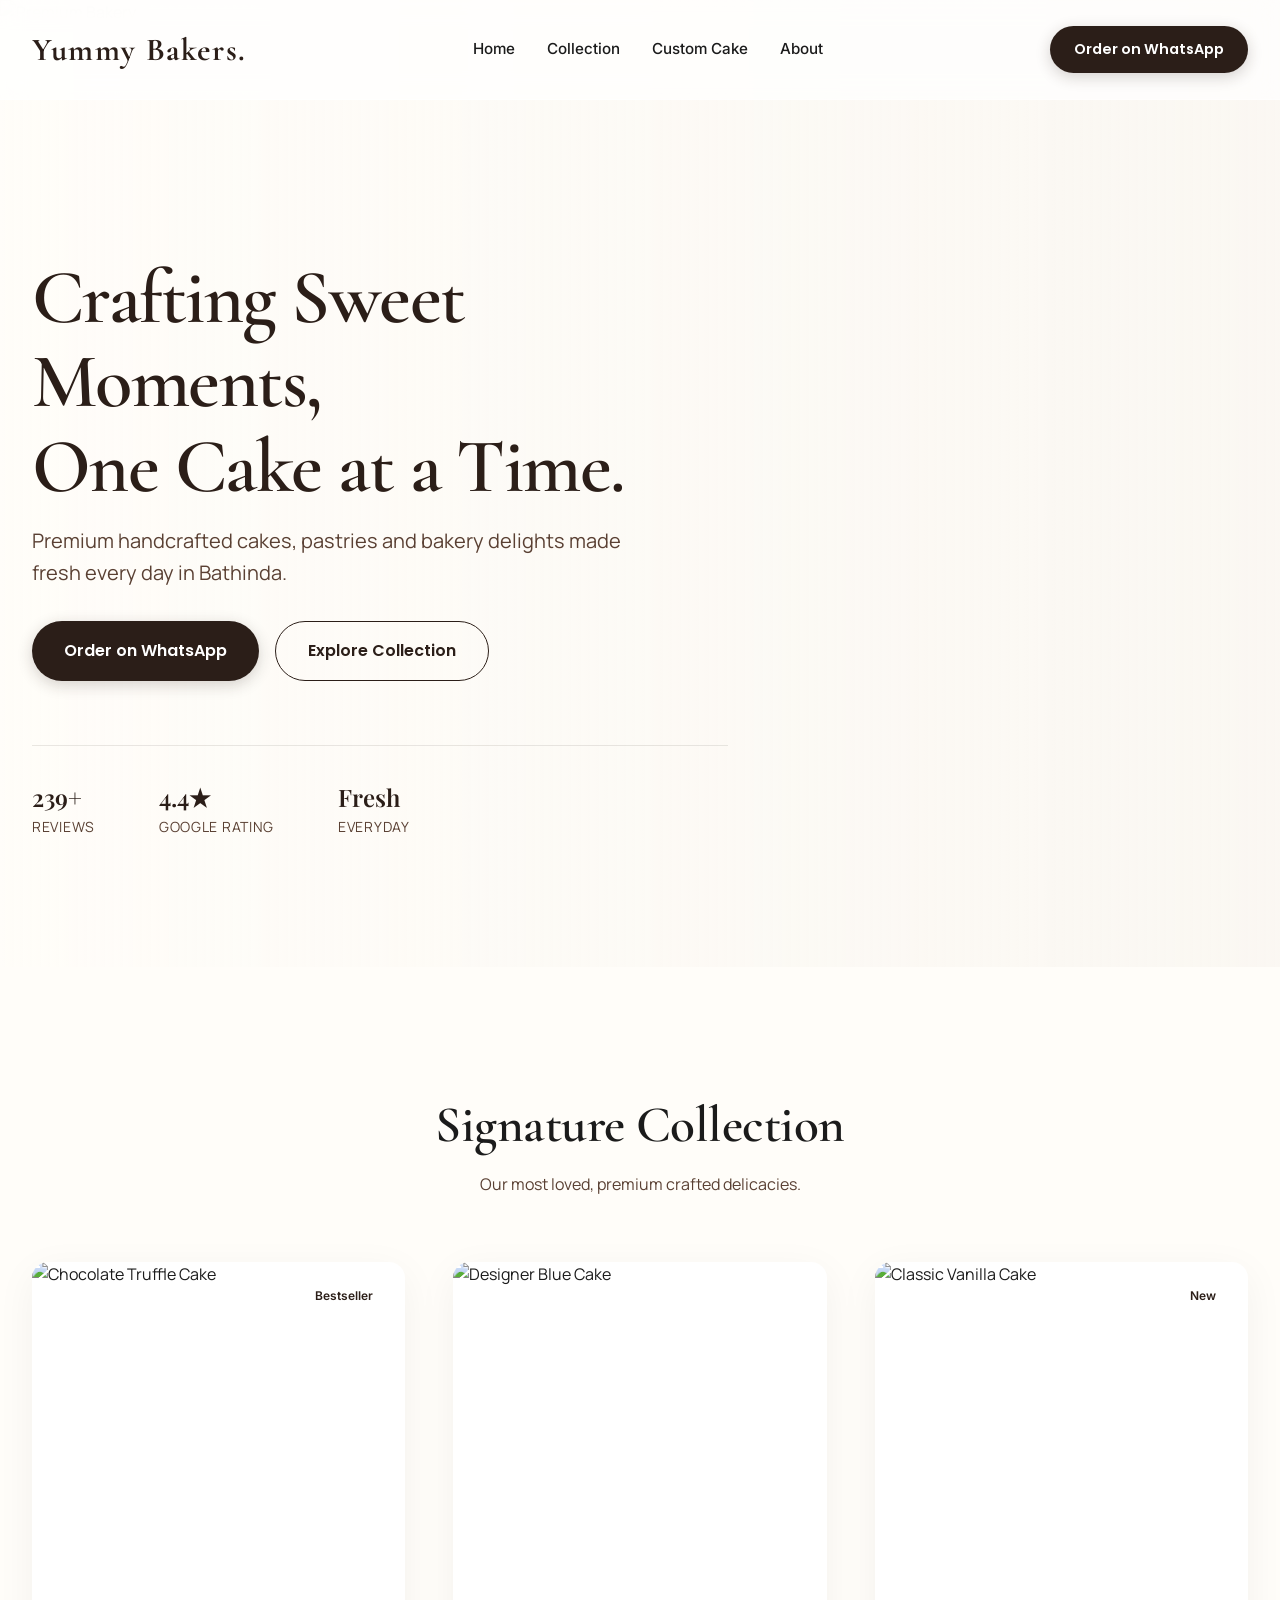
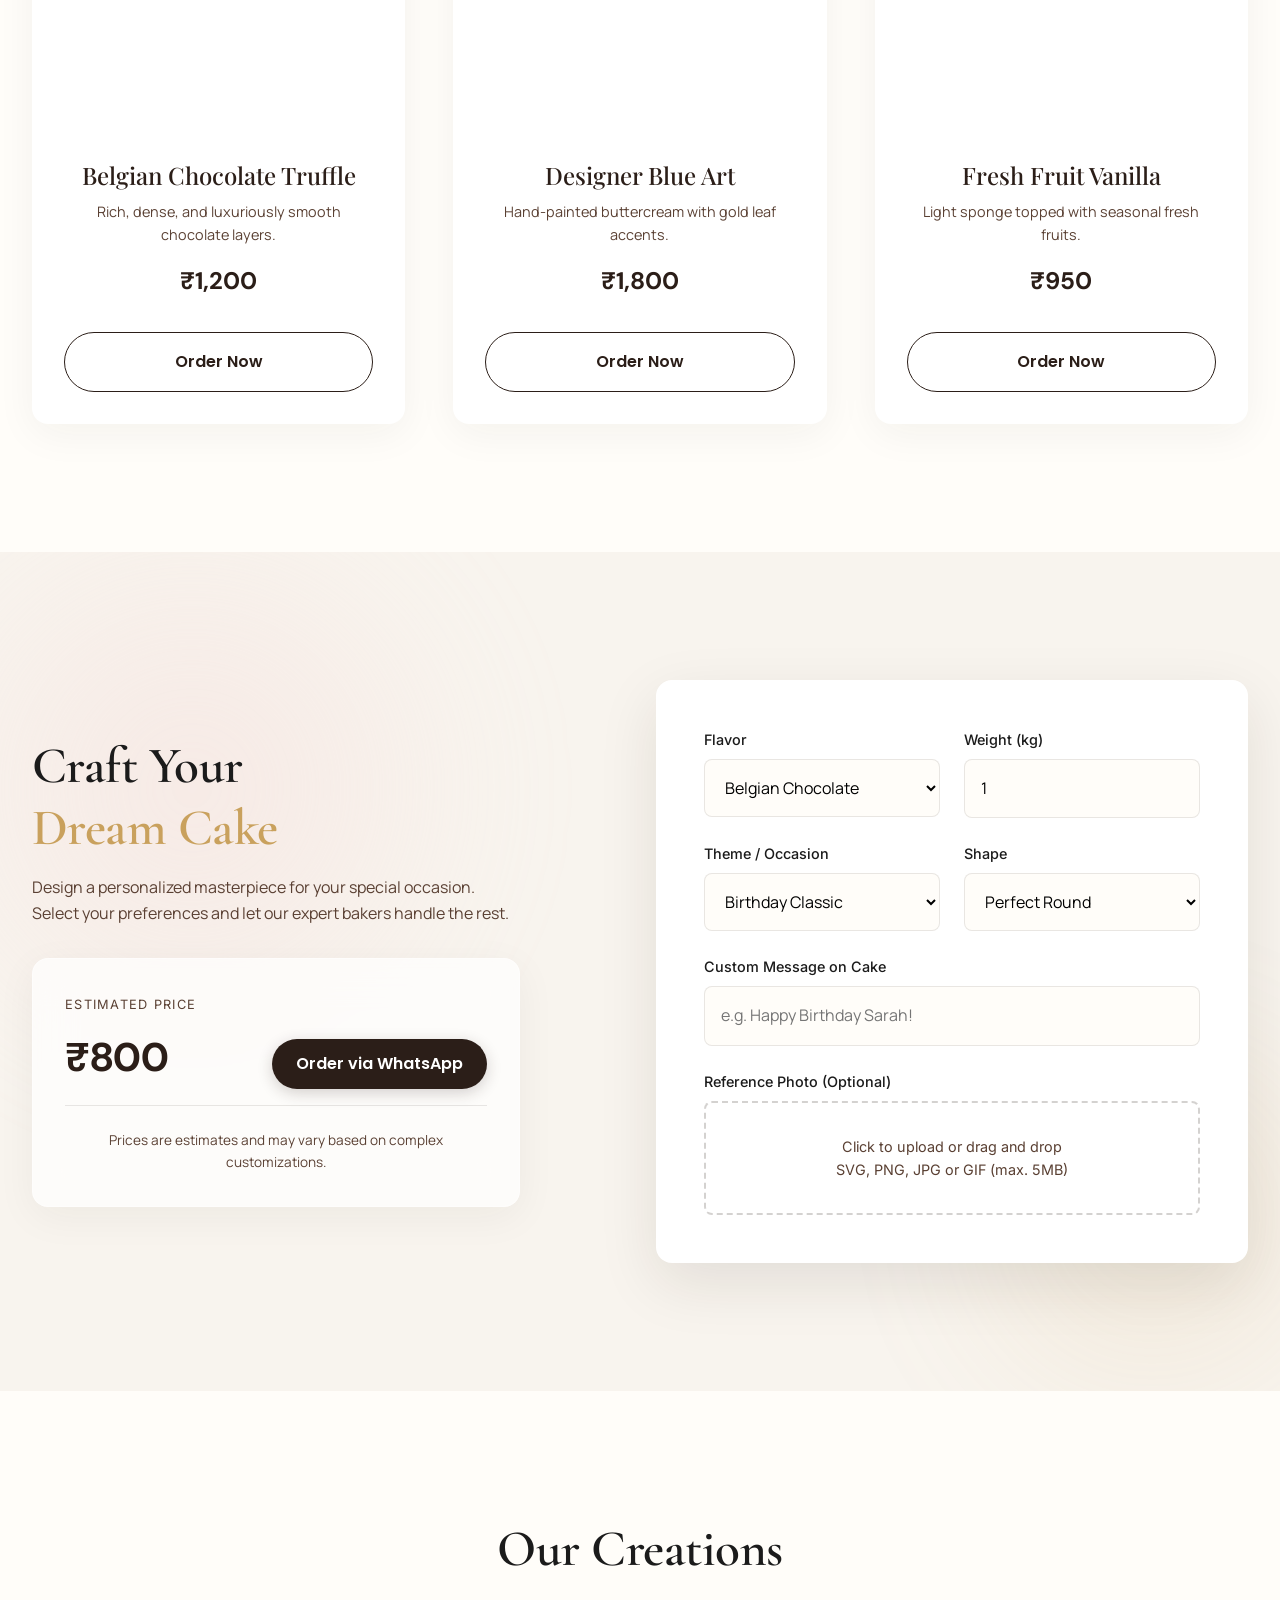
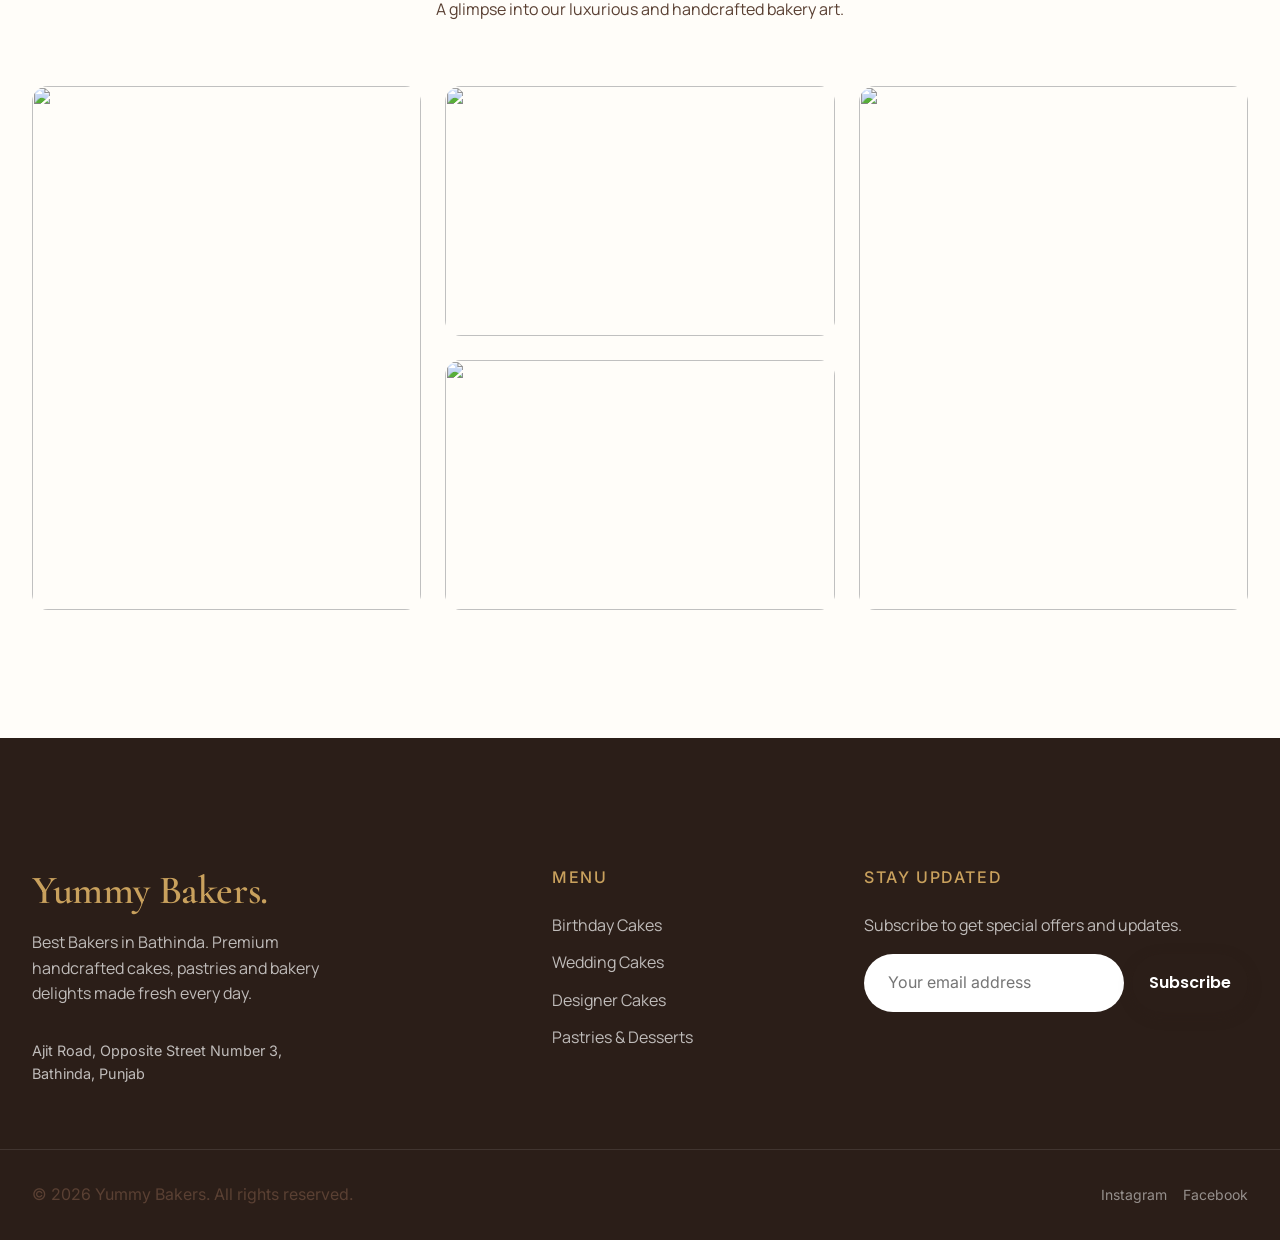
==== index.html @ 680ceffd "Add files via upload" ====
<!DOCTYPE html>
<html lang="en">
<head>
  <meta charset="UTF-8">
  <meta name="viewport" content="width=device-width, initial-scale=1.0">
  <title>Yummy Bakers | Premium Custom Cakes in Bathinda</title>
  <meta name="description" content="Best Bakers in Bathinda. Premium handcrafted cakes, pastries and bakery delights made fresh every day. Order birthday and wedding cakes.">
  
  <!-- Fonts -->
  <link rel="preconnect" href="https://fonts.googleapis.com">
  <link rel="preconnect" href="https://fonts.gstatic.com" crossorigin>
  <link href="https://fonts.googleapis.com/css2?family=Cormorant+Garamond:wght@400;500;600;700&family=DM+Sans:wght@400;500;700&family=Inter:wght@400;500&family=Manrope:wght@300;400;500&family=Playfair+Display:wght@400;500;600&family=Poppins:wght@500;600&display=swap" rel="stylesheet">
  
  <!-- CSS -->
  <link rel="stylesheet" href="css/style.css">
</head>
<body>

  <!-- Loading Screen -->
  <div class="loader-wrapper">
    <div class="loader-text">Yummy Bakers</div>
  </div>

  <!-- Navigation -->
  <nav class="navbar">
    <div class="container nav-container">
      <a href="index.html" class="nav-logo">Yummy Bakers.</a>
      <div class="nav-links">
        <a href="#home">Home</a>
        <a href="#featured">Collection</a>
        <a href="#builder">Custom Cake</a>
        <a href="#about">About</a>
      </div>
      <a href="https://wa.me/1234567890" target="_blank" class="btn btn-primary magnetic" style="padding: 0.75rem 1.5rem; font-size: 0.9rem;">
        Order on WhatsApp
      </a>
    </div>
  </nav>

  <!-- Hero Section -->
  <section id="home" class="hero">
    <!-- Placeholder for luxury bakery image. In production, use high res WebP -->
    <img src="https://images.unsplash.com/photo-1557308536-ee471ef2c3d9?q=80&w=2000&auto=format&fit=crop" alt="Premium Bakery" class="hero-bg parallax-bg" data-speed="0.3">
    <div class="hero-overlay"></div>
    
    <div class="container grid">
      <div class="hero-content reveal">
        <h1 class="hero-title">Crafting Sweet Moments,<br>One Cake at a Time.</h1>
        <p class="hero-subtitle p">Premium handcrafted cakes, pastries and bakery delights made fresh every day in Bathinda.</p>
        
        <div class="hero-buttons">
          <a href="https://wa.me/1234567890" class="btn btn-primary magnetic">Order on WhatsApp</a>
          <a href="#featured" class="btn btn-secondary magnetic">Explore Collection</a>
        </div>
        
        <div class="hero-stats reveal delay-200">
          <div class="stat-item">
            <span class="stat-value">239+</span>
            <span class="stat-label">Reviews</span>
          </div>
          <div class="stat-item">
            <span class="stat-value text-gold">4.4★</span>
            <span class="stat-label">Google Rating</span>
          </div>
          <div class="stat-item">
            <span class="stat-value">Fresh</span>
            <span class="stat-label">Everyday</span>
          </div>
        </div>
      </div>
    </div>
  </section>

  <!-- Featured Collection -->
  <section id="featured" style="background-color: var(--bg-color);">
    <div class="container">
      <div class="flex flex-col items-center justify-center reveal" style="text-align: center; margin-bottom: var(--space-lg);">
        <h2 class="h2">Signature Collection</h2>
        <p class="p" style="margin-top: 1rem;">Our most loved, premium crafted delicacies.</p>
      </div>
      
      <div class="grid" style="grid-template-columns: repeat(auto-fit, minmax(300px, 1fr)); gap: 3rem;">
        <!-- Card 1 -->
        <div class="product-card reveal delay-100">
          <div class="badge">Bestseller</div>
          <div class="product-img-wrapper">
            <img src="https://images.unsplash.com/photo-1578985545062-69928b1d9587?q=80&w=1000&auto=format&fit=crop" alt="Chocolate Truffle Cake" class="product-img">
          </div>
          <div class="product-info">
            <h3 class="product-name">Belgian Chocolate Truffle</h3>
            <p class="product-desc">Rich, dense, and luxuriously smooth chocolate layers.</p>
            <div class="product-price price">₹1,200</div>
            <a href="#" class="btn btn-secondary" style="width: 100%;">Order Now</a>
          </div>
        </div>
        
        <!-- Card 2 -->
        <div class="product-card reveal delay-200">
          <div class="product-img-wrapper">
            <img src="https://images.unsplash.com/photo-1535141192574-5d4897c12636?q=80&w=1000&auto=format&fit=crop" alt="Designer Blue Cake" class="product-img">
          </div>
          <div class="product-info">
            <h3 class="product-name">Designer Blue Art</h3>
            <p class="product-desc">Hand-painted buttercream with gold leaf accents.</p>
            <div class="product-price price">₹1,800</div>
            <a href="#" class="btn btn-secondary" style="width: 100%;">Order Now</a>
          </div>
        </div>
        
        <!-- Card 3 -->
        <div class="product-card reveal delay-300">
          <div class="badge">New</div>
          <div class="product-img-wrapper">
            <img src="https://images.unsplash.com/photo-1621303837174-89787a7d4729?q=80&w=1000&auto=format&fit=crop" alt="Classic Vanilla Cake" class="product-img">
          </div>
          <div class="product-info">
            <h3 class="product-name">Fresh Fruit Vanilla</h3>
            <p class="product-desc">Light sponge topped with seasonal fresh fruits.</p>
            <div class="product-price price">₹950</div>
            <a href="#" class="btn btn-secondary" style="width: 100%;">Order Now</a>
          </div>
        </div>
      </div>
    </div>
  </section>

  <!-- Custom Cake Builder -->
  <section id="builder" class="builder-section" style="background-color: var(--cream); position: relative; overflow: hidden;">
    <!-- Abstract Shapes for luxury feel -->
    <div style="position: absolute; top: -10%; left: -10%; width: 50vw; height: 50vw; background: radial-gradient(circle, var(--soft-pink) 0%, transparent 70%); opacity: 0.4; z-index: 0; border-radius: 50%; filter: blur(60px);"></div>
    <div style="position: absolute; bottom: -10%; right: -10%; width: 40vw; height: 40vw; background: radial-gradient(circle, var(--premium-gold) 0%, transparent 70%); opacity: 0.15; z-index: 0; border-radius: 50%; filter: blur(60px);"></div>
    
    <div class="container grid" style="position: relative; z-index: 1; align-items: center;">
      <div style="grid-column: 1 / 6;" class="reveal">
        <h2 class="h2">Craft Your<br><span class="text-gold">Dream Cake</span></h2>
        <p class="p" style="margin-top: 1rem; margin-bottom: 2rem;">Design a personalized masterpiece for your special occasion. Select your preferences and let our expert bakers handle the rest.</p>
        
        <div style="background: var(--glass-bg); padding: 2rem; border-radius: var(--border-radius-lg); backdrop-filter: blur(20px); border: 1px solid var(--glass-border); box-shadow: var(--shadow-soft);">
          <div style="display: flex; justify-content: space-between; align-items: flex-end; margin-bottom: 1.5rem; border-bottom: 1px solid rgba(43,30,24,0.1); padding-bottom: 1rem;">
            <div>
              <span style="font-family: var(--font-nav); text-transform: uppercase; letter-spacing: 0.1em; font-size: 0.8rem; color: var(--warm-brown);">Estimated Price</span>
              <div id="live-price" class="price" style="font-size: 2.5rem; margin-top: 0.5rem;">₹800</div>
            </div>
            <a href="https://wa.me/1234567890" class="btn btn-primary magnetic" style="padding: 0.75rem 1.5rem;">Order via WhatsApp</a>
          </div>
          <p style="font-size: 0.85rem; color: var(--warm-brown); text-align: center;">Prices are estimates and may vary based on complex customizations.</p>
        </div>
      </div>
      
      <div style="grid-column: 7 / 13;" class="reveal delay-200">
        <form class="builder-form" style="background: var(--white); padding: 3rem; border-radius: var(--border-radius-lg); box-shadow: var(--shadow-hover);">
          <div class="grid" style="gap: 1.5rem;">
            <div style="grid-column: span 6;">
              <label for="cake-flavor" style="display: block; font-family: var(--font-nav); font-weight: 500; margin-bottom: 0.5rem; font-size: 0.9rem;">Flavor</label>
              <select id="cake-flavor" style="width: 100%; padding: 1rem; border: 1px solid rgba(43,30,24,0.1); border-radius: var(--border-radius-md); font-family: var(--font-body); background: var(--bg-color); outline: none; transition: var(--transition-fast);">
                <option value="chocolate">Belgian Chocolate</option>
                <option value="vanilla">Madagascar Vanilla</option>
                <option value="redvelvet">Classic Red Velvet</option>
                <option value="butterscotch">Caramel Butterscotch</option>
              </select>
            </div>
            
            <div style="grid-column: span 6;">
              <label for="cake-weight" style="display: block; font-family: var(--font-nav); font-weight: 500; margin-bottom: 0.5rem; font-size: 0.9rem;">Weight (kg)</label>
              <input type="number" id="cake-weight" value="1" min="0.5" step="0.5" style="width: 100%; padding: 1rem; border: 1px solid rgba(43,30,24,0.1); border-radius: var(--border-radius-md); font-family: var(--font-body); background: var(--bg-color); outline: none; transition: var(--transition-fast);">
            </div>
            
            <div style="grid-column: span 6;">
              <label for="cake-theme" style="display: block; font-family: var(--font-nav); font-weight: 500; margin-bottom: 0.5rem; font-size: 0.9rem;">Theme / Occasion</label>
              <select id="cake-theme" style="width: 100%; padding: 1rem; border: 1px solid rgba(43,30,24,0.1); border-radius: var(--border-radius-md); font-family: var(--font-body); background: var(--bg-color); outline: none;">
                <option value="birthday">Birthday Classic</option>
                <option value="designer">Designer Premium</option>
                <option value="wedding">Wedding Tiered</option>
                <option value="anniversary">Romantic Anniversary</option>
              </select>
            </div>
            
            <div style="grid-column: span 6;">
              <label for="cake-shape" style="display: block; font-family: var(--font-nav); font-weight: 500; margin-bottom: 0.5rem; font-size: 0.9rem;">Shape</label>
              <select id="cake-shape" style="width: 100%; padding: 1rem; border: 1px solid rgba(43,30,24,0.1); border-radius: var(--border-radius-md); font-family: var(--font-body); background: var(--bg-color); outline: none;">
                <option value="round">Perfect Round</option>
                <option value="square">Modern Square</option>
                <option value="heart">Heart Shape</option>
              </select>
            </div>

            <div style="grid-column: span 12;">
              <label for="cake-message" style="display: block; font-family: var(--font-nav); font-weight: 500; margin-bottom: 0.5rem; font-size: 0.9rem;">Custom Message on Cake</label>
              <input type="text" id="cake-message" placeholder="e.g. Happy Birthday Sarah!" style="width: 100%; padding: 1rem; border: 1px solid rgba(43,30,24,0.1); border-radius: var(--border-radius-md); font-family: var(--font-body); background: var(--bg-color); outline: none;">
            </div>
            
            <div style="grid-column: span 12;">
              <label style="display: block; font-family: var(--font-nav); font-weight: 500; margin-bottom: 0.5rem; font-size: 0.9rem;">Reference Photo (Optional)</label>
              <div style="border: 2px dashed rgba(43,30,24,0.2); padding: 2rem; text-align: center; border-radius: var(--border-radius-md); cursor: pointer; transition: var(--transition-fast);" onmouseover="this.style.borderColor='var(--premium-gold)'" onmouseout="this.style.borderColor='rgba(43,30,24,0.2)'">
                <p style="font-family: var(--font-nav); color: var(--warm-brown); font-size: 0.9rem;">Click to upload or drag and drop<br>SVG, PNG, JPG or GIF (max. 5MB)</p>
              </div>
            </div>
          </div>
        </form>
      </div>
    </div>
  </section>

  <!-- Photo Gallery -->
  <section id="gallery" style="background-color: var(--bg-color);">
    <div class="container">
      <div class="flex flex-col items-center justify-center reveal" style="text-align: center; margin-bottom: var(--space-lg);">
        <h2 class="h2">Our Creations</h2>
        <p class="p" style="margin-top: 1rem;">A glimpse into our luxurious and handcrafted bakery art.</p>
      </div>
      
      <!-- Masonry Grid -->
      <div style="display: grid; grid-template-columns: repeat(3, 1fr); gap: 1.5rem; grid-auto-rows: 250px;">
        <div class="reveal delay-100" style="grid-row: span 2; border-radius: var(--border-radius-lg); overflow: hidden; position: relative;">
          <img src="https://images.unsplash.com/photo-1558961363-fa8fdf82db35?q=80&w=800&auto=format&fit=crop" style="width:100%; height:100%; object-fit:cover; transition: transform 0.8s ease;" onmouseover="this.style.transform='scale(1.05)'" onmouseout="this.style.transform='scale(1)'">
        </div>
        <div class="reveal delay-200" style="border-radius: var(--border-radius-lg); overflow: hidden; position: relative;">
          <img src="https://images.unsplash.com/photo-1464349095431-e9a21285b5f3?q=80&w=800&auto=format&fit=crop" style="width:100%; height:100%; object-fit:cover; transition: transform 0.8s ease;" onmouseover="this.style.transform='scale(1.05)'" onmouseout="this.style.transform='scale(1)'">
        </div>
        <div class="reveal delay-300" style="grid-row: span 2; border-radius: var(--border-radius-lg); overflow: hidden; position: relative;">
          <img src="https://images.unsplash.com/photo-1535241749838-299277b6305f?q=80&w=800&auto=format&fit=crop" style="width:100%; height:100%; object-fit:cover; transition: transform 0.8s ease;" onmouseover="this.style.transform='scale(1.05)'" onmouseout="this.style.transform='scale(1)'">
        </div>
        <div class="reveal delay-200" style="border-radius: var(--border-radius-lg); overflow: hidden; position: relative;">
          <img src="https://images.unsplash.com/photo-1602351447937-745cb720612f?q=80&w=800&auto=format&fit=crop" style="width:100%; height:100%; object-fit:cover; transition: transform 0.8s ease;" onmouseover="this.style.transform='scale(1.05)'" onmouseout="this.style.transform='scale(1)'">
        </div>
      </div>
    </div>
  </section>

  <!-- Footer -->
  <footer style="background-color: var(--dark-chocolate); color: var(--white); padding: var(--space-xl) 0 2rem 0;">
    <div class="container grid" style="border-bottom: 1px solid rgba(255,255,255,0.1); padding-bottom: var(--space-lg); margin-bottom: var(--space-md);">
      
      <div style="grid-column: 1 / 5;">
        <h2 style="font-family: var(--font-heading); font-size: 2.5rem; margin-bottom: 1rem; color: var(--premium-gold);">Yummy Bakers.</h2>
        <p style="color: rgba(255,255,255,0.7); max-width: 30ch; margin-bottom: 2rem;">Best Bakers in Bathinda. Premium handcrafted cakes, pastries and bakery delights made fresh every day.</p>
        <p style="color: rgba(255,255,255,0.7); font-family: var(--font-nav); font-size: 0.9rem;">
          Ajit Road, Opposite Street Number 3,<br>
          Bathinda, Punjab
        </p>
      </div>

      <div style="grid-column: 6 / 8;">
        <h4 style="font-family: var(--font-nav); font-size: 1rem; margin-bottom: 1.5rem; text-transform: uppercase; letter-spacing: 0.1em; color: var(--premium-gold);">Menu</h4>
        <ul style="display: flex; flex-direction: column; gap: 0.75rem; color: rgba(255,255,255,0.7);">
          <li><a href="#" style="transition: color 0.3s;" onmouseover="this.style.color='var(--white)'" onmouseout="this.style.color='rgba(255,255,255,0.7)'">Birthday Cakes</a></li>
          <li><a href="#" style="transition: color 0.3s;" onmouseover="this.style.color='var(--white)'" onmouseout="this.style.color='rgba(255,255,255,0.7)'">Wedding Cakes</a></li>
          <li><a href="#" style="transition: color 0.3s;" onmouseover="this.style.color='var(--white)'" onmouseout="this.style.color='rgba(255,255,255,0.7)'">Designer Cakes</a></li>
          <li><a href="#" style="transition: color 0.3s;" onmouseover="this.style.color='var(--white)'" onmouseout="this.style.color='rgba(255,255,255,0.7)'">Pastries & Desserts</a></li>
        </ul>
      </div>

      <div style="grid-column: 9 / 13;">
        <h4 style="font-family: var(--font-nav); font-size: 1rem; margin-bottom: 1.5rem; text-transform: uppercase; letter-spacing: 0.1em; color: var(--premium-gold);">Stay Updated</h4>
        <p style="color: rgba(255,255,255,0.7); margin-bottom: 1rem;">Subscribe to get special offers and updates.</p>
        <form style="display: flex; gap: 0.5rem;">
          <input type="email" placeholder="Your email address" style="padding: 1rem 1.5rem; width: 100%; border-radius: var(--border-radius-full); border: none; outline: none; font-family: var(--font-nav);">
          <button type="submit" class="btn btn-primary" style="padding: 1rem 2rem;">Subscribe</button>
        </form>
      </div>

    </div>
    
    <div class="container" style="display: flex; justify-content: space-between; align-items: center; color: rgba(255,255,255,0.5); font-size: 0.875rem; font-family: var(--font-nav);">
      <p>&copy; 2026 Yummy Bakers. All rights reserved.</p>
      <div style="display: flex; gap: 1rem;">
        <a href="#" style="transition: color 0.3s;" onmouseover="this.style.color='var(--white)'" onmouseout="this.style.color='rgba(255,255,255,0.5)'">Instagram</a>
        <a href="#" style="transition: color 0.3s;" onmouseover="this.style.color='var(--white)'" onmouseout="this.style.color='rgba(255,255,255,0.5)'">Facebook</a>
      </div>
    </div>
  </footer>

  <!-- JS Scripts -->
  <script src="js/app.js"></script>
</body>
</html>
---- css/style.css ----
@import url('variables.css');
@import url('reset.css');
@import url('typography.css');
@import url('layout.css');
@import url('components.css');
@import url('animations.css');

/* Main global styles if any that don't fit above */
.hero {
  min-height: 100vh;
  display: flex;
  align-items: center;
  position: relative;
  overflow: hidden;
  background-color: var(--cream);
}

.hero-bg {
  position: absolute;
  top: 0;
  left: 0;
  width: 100%;
  height: 100%;
  object-fit: cover;
  z-index: 1;
  opacity: 0.8;
}

.hero-overlay {
  position: absolute;
  top: 0;
  left: 0;
  width: 100%;
  height: 100%;
  background: linear-gradient(to right, rgba(255, 253, 249, 0.95) 0%, rgba(255, 253, 249, 0.4) 100%);
  z-index: 2;
}

.hero-content {
  position: relative;
  z-index: 3;
  grid-column: 1 / 8;
  padding-top: var(--space-xl);
}

.hero-title {
  margin-bottom: var(--space-sm);
  color: var(--dark-chocolate);
}

.hero-subtitle {
  margin-bottom: var(--space-md);
  font-size: 1.25rem;
  max-width: 50ch;
}

.hero-buttons {
  display: flex;
  gap: var(--space-sm);
  margin-bottom: var(--space-lg);
}

.hero-stats {
  display: flex;
  gap: var(--space-lg);
  border-top: 1px solid rgba(43, 30, 24, 0.1);
  padding-top: var(--space-md);
}

.stat-item {
  display: flex;
  flex-direction: column;
}

.stat-value {
  font-family: var(--font-subheading);
  font-size: 1.5rem;
  font-weight: 600;
  color: var(--dark-chocolate);
}

.stat-label {
  font-size: 0.875rem;
  color: var(--warm-brown);
  text-transform: uppercase;
  letter-spacing: 0.05em;
}
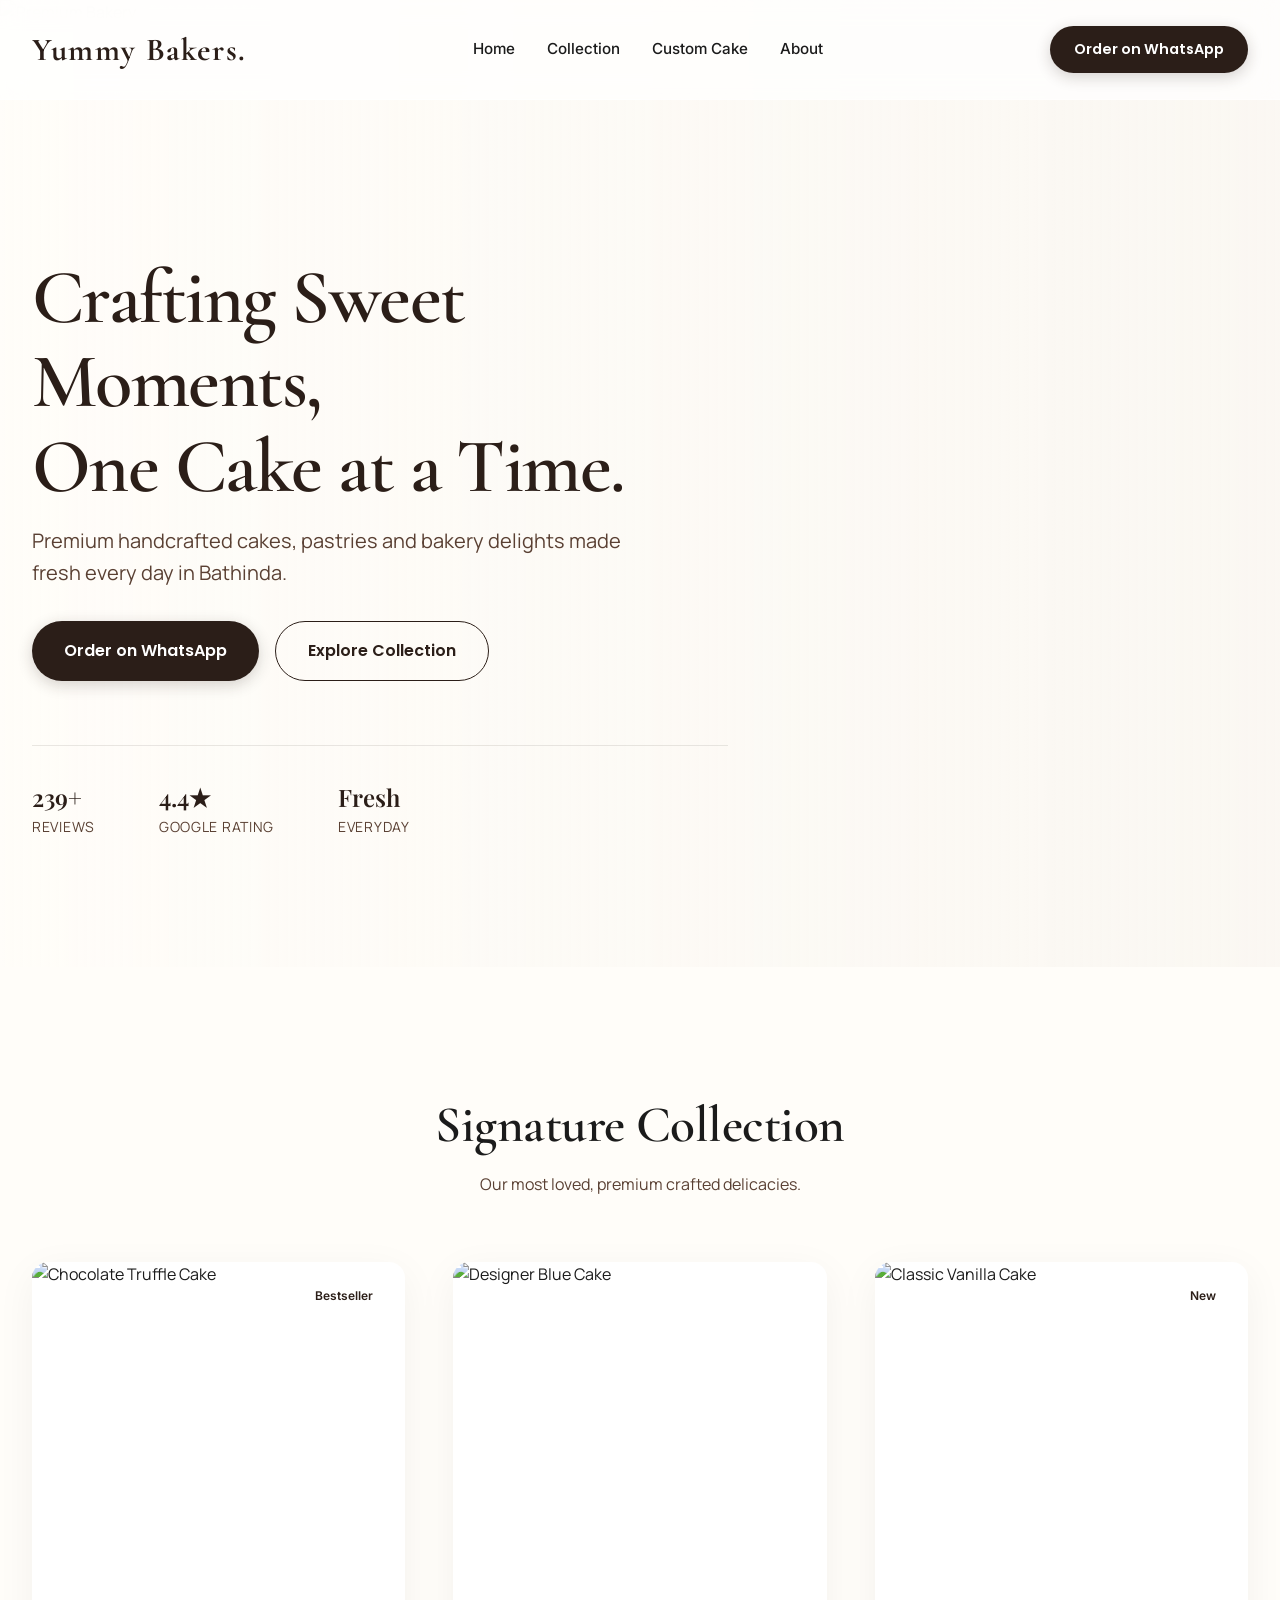
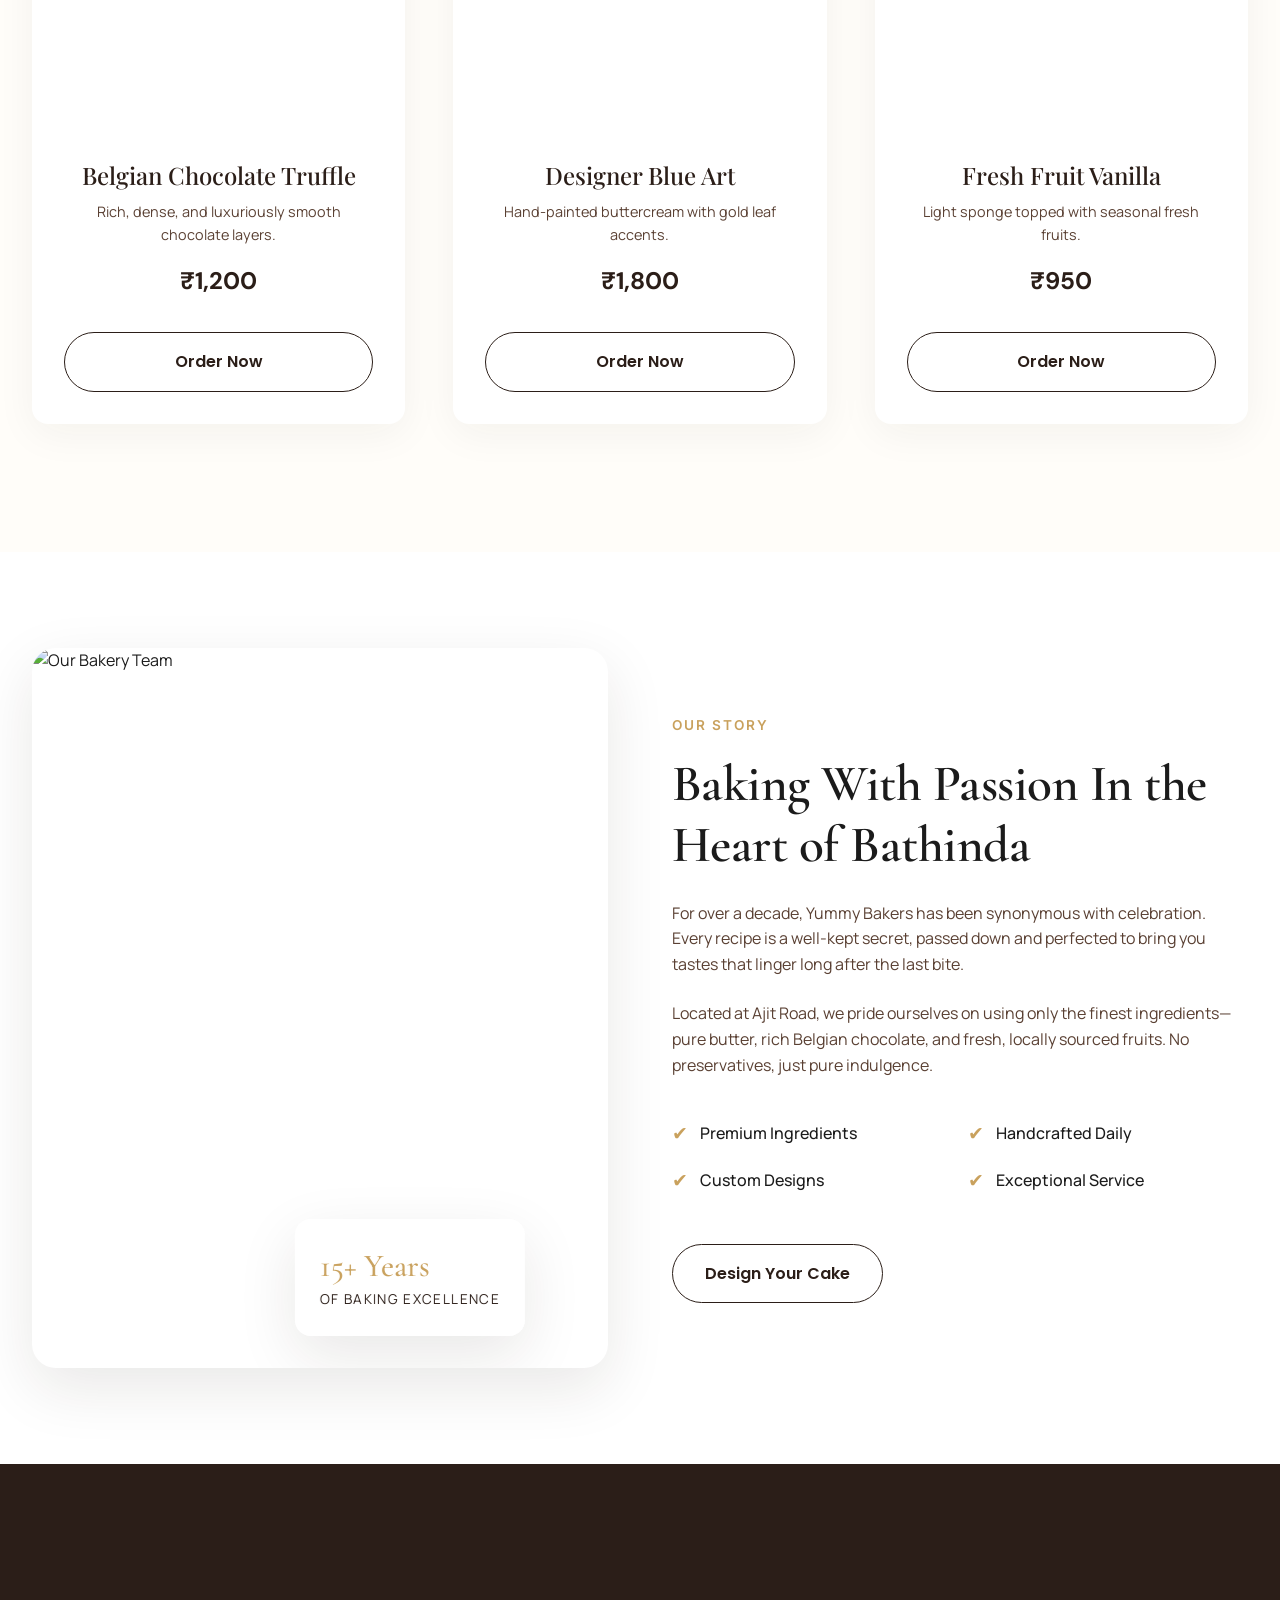
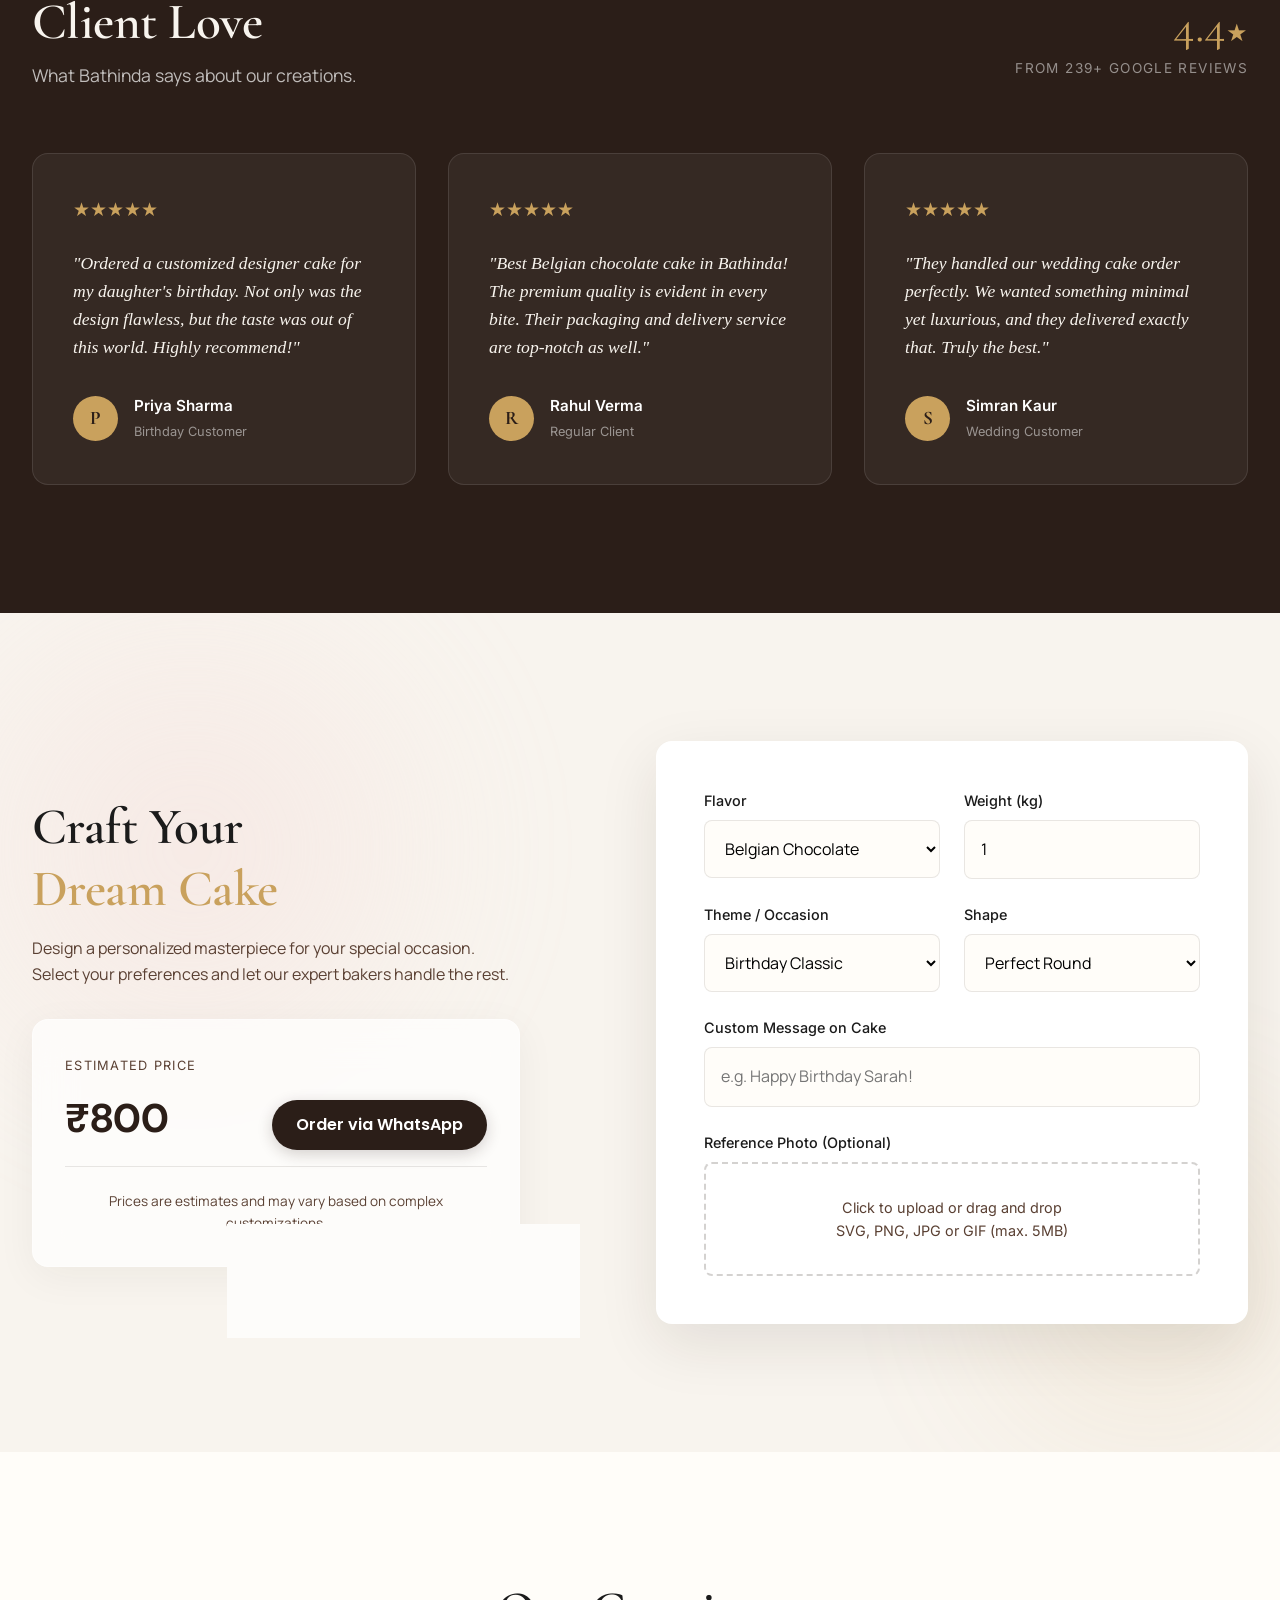
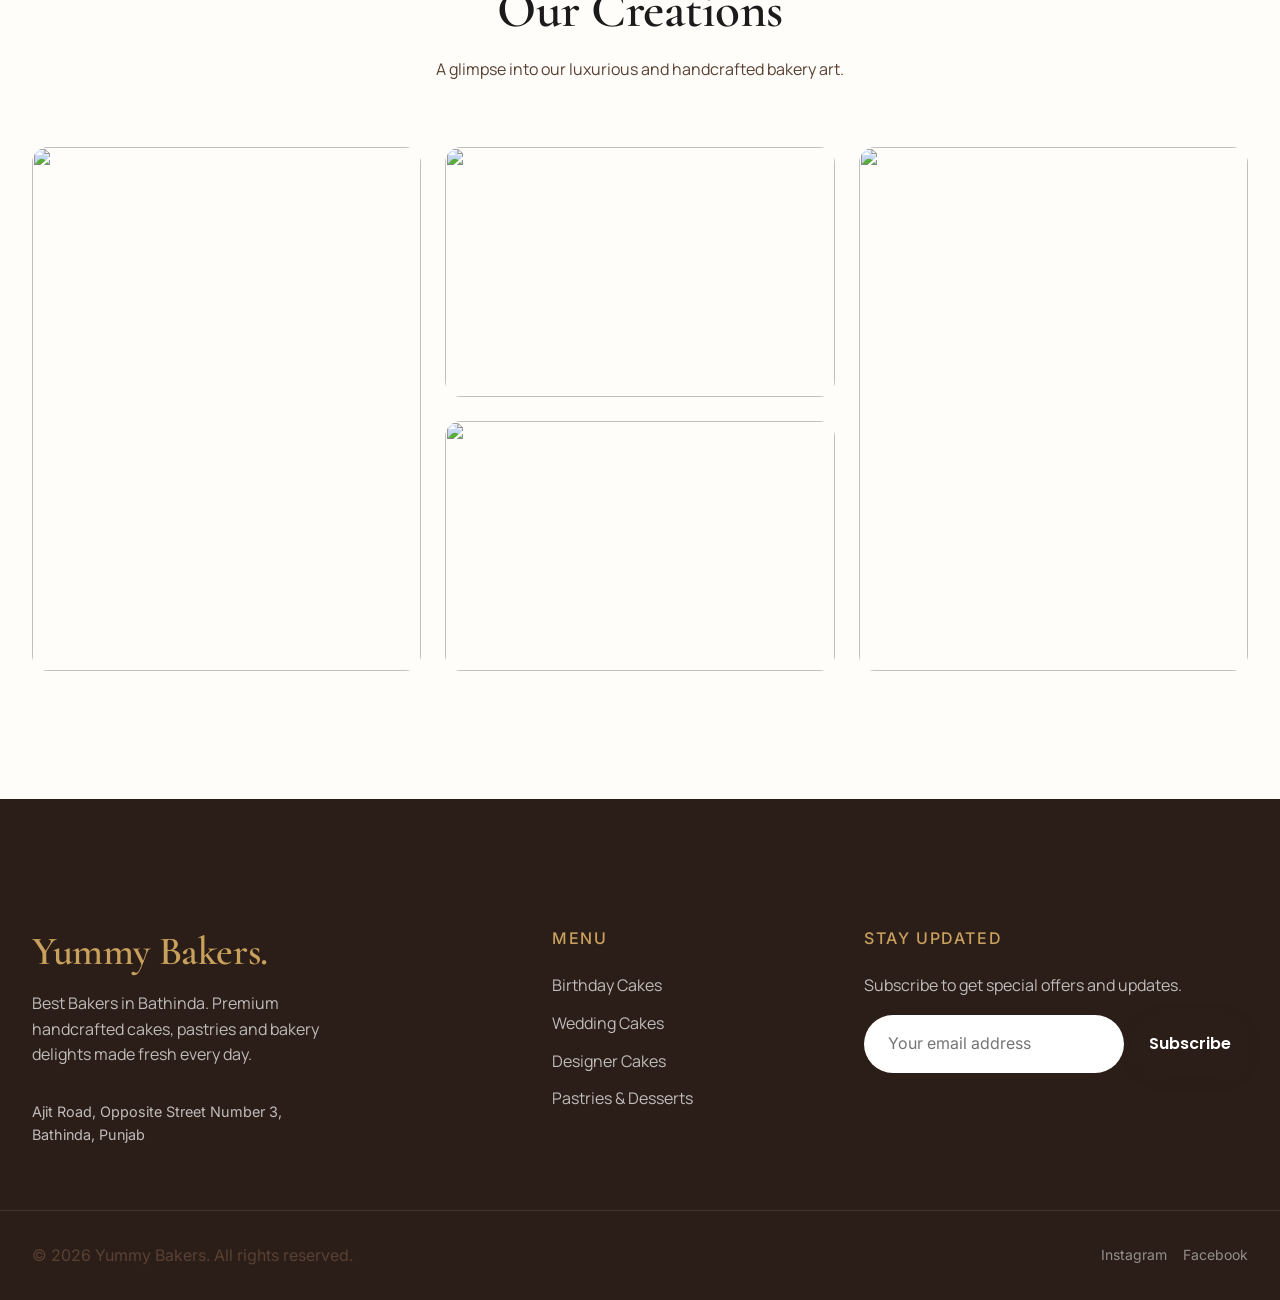
==== commit ba97d29b: "Add files via upload" ====
--- a/index.html
+++ b/index.html
@@ -81,7 +81,7 @@
       
       <div class="grid" style="grid-template-columns: repeat(auto-fit, minmax(300px, 1fr)); gap: 3rem;">
         <!-- Card 1 -->
-        <div class="product-card reveal delay-100">
+        <div class="product-card reveal delay-100 glow-on-hover">
           <div class="badge">Bestseller</div>
           <div class="product-img-wrapper">
             <img src="https://images.unsplash.com/photo-1578985545062-69928b1d9587?q=80&w=1000&auto=format&fit=crop" alt="Chocolate Truffle Cake" class="product-img">
@@ -95,7 +95,7 @@
         </div>
         
         <!-- Card 2 -->
-        <div class="product-card reveal delay-200">
+        <div class="product-card reveal delay-200 glow-on-hover">
           <div class="product-img-wrapper">
             <img src="https://images.unsplash.com/photo-1535141192574-5d4897c12636?q=80&w=1000&auto=format&fit=crop" alt="Designer Blue Cake" class="product-img">
           </div>
@@ -108,7 +108,7 @@
         </div>
         
         <!-- Card 3 -->
-        <div class="product-card reveal delay-300">
+        <div class="product-card reveal delay-300 glow-on-hover">
           <div class="badge">New</div>
           <div class="product-img-wrapper">
             <img src="https://images.unsplash.com/photo-1621303837174-89787a7d4729?q=80&w=1000&auto=format&fit=crop" alt="Classic Vanilla Cake" class="product-img">
@@ -118,6 +118,103 @@
             <p class="product-desc">Light sponge topped with seasonal fresh fruits.</p>
             <div class="product-price price">₹950</div>
             <a href="#" class="btn btn-secondary" style="width: 100%;">Order Now</a>
+          </div>
+        </div>
+      </div>
+    </div>
+  </section>
+
+  <!-- About Brand Section -->
+  <section id="about" style="background-color: var(--white); position: relative; overflow: hidden; padding: 6rem 0;">
+    <div class="container grid" style="align-items: center; gap: 4rem;">
+      <div style="grid-column: 1 / 7;" class="reveal">
+        <div style="position: relative; border-radius: 24px; overflow: hidden; aspect-ratio: 4/5; box-shadow: var(--shadow-hover);">
+          <img src="https://images.unsplash.com/photo-1556217477-d325251ece38?q=80&w=1000&auto=format&fit=crop" alt="Our Bakery Team" class="parallax-bg" data-speed="0.1" style="width: 100%; height: 110%; object-fit: cover;">
+          <!-- Floating badge -->
+          <div style="position: absolute; bottom: 2rem; right: -2rem; background: var(--glass-bg); backdrop-filter: blur(15px); padding: 1.5rem; border-radius: var(--border-radius-lg); box-shadow: var(--shadow-hover); border: 1px solid var(--glass-border); transform: translateX(-50%);">
+            <h4 style="font-family: var(--font-heading); font-size: 2rem; color: var(--premium-gold); margin-bottom: 0;">15+ Years</h4>
+            <p style="font-size: 0.85rem; color: var(--dark-chocolate); text-transform: uppercase; letter-spacing: 0.1em; margin: 0;">Of Baking Excellence</p>
+          </div>
+        </div>
+      </div>
+      
+      <div style="grid-column: 7 / 13;" class="reveal delay-200">
+        <span style="font-family: var(--font-nav); color: var(--premium-gold); text-transform: uppercase; letter-spacing: 0.15em; font-size: 0.85rem; font-weight: 600;">Our Story</span>
+        <h2 class="h2" style="margin-top: 1rem; margin-bottom: 1.5rem;">Baking With Passion In the Heart of Bathinda</h2>
+        <p class="p" style="margin-bottom: 1.5rem;">For over a decade, Yummy Bakers has been synonymous with celebration. Every recipe is a well-kept secret, passed down and perfected to bring you tastes that linger long after the last bite.</p>
+        <p class="p" style="margin-bottom: 2.5rem;">Located at Ajit Road, we pride ourselves on using only the finest ingredients—pure butter, rich Belgian chocolate, and fresh, locally sourced fruits. No preservatives, just pure indulgence.</p>
+        
+        <ul style="display: grid; grid-template-columns: 1fr 1fr; gap: 1rem; margin-bottom: 3rem;">
+          <li style="display: flex; align-items: center; gap: 0.75rem; font-weight: 500;">
+            <span style="color: var(--premium-gold); font-size: 1.2rem;">✔</span> Premium Ingredients
+          </li>
+          <li style="display: flex; align-items: center; gap: 0.75rem; font-weight: 500;">
+            <span style="color: var(--premium-gold); font-size: 1.2rem;">✔</span> Handcrafted Daily
+          </li>
+          <li style="display: flex; align-items: center; gap: 0.75rem; font-weight: 500;">
+            <span style="color: var(--premium-gold); font-size: 1.2rem;">✔</span> Custom Designs
+          </li>
+          <li style="display: flex; align-items: center; gap: 0.75rem; font-weight: 500;">
+            <span style="color: var(--premium-gold); font-size: 1.2rem;">✔</span> Exceptional Service
+          </li>
+        </ul>
+        
+        <a href="#builder" class="btn btn-secondary magnetic">Design Your Cake</a>
+      </div>
+    </div>
+  </section>
+
+  <!-- Customer Reviews -->
+  <section id="reviews" style="background-color: var(--dark-chocolate); color: var(--white); padding: 8rem 0;">
+    <div class="container">
+      <div class="flex justify-between items-center reveal" style="margin-bottom: 4rem;">
+        <div>
+          <h2 class="h2" style="color: var(--cream);">Client Love</h2>
+          <p style="color: rgba(255,255,255,0.7); font-size: 1.1rem; margin-top: 0.5rem;">What Bathinda says about our creations.</p>
+        </div>
+        <div style="text-align: right;">
+          <div style="font-size: 3rem; font-family: var(--font-heading); color: var(--premium-gold); line-height: 1;">4.4<span style="font-size: 1.5rem;">★</span></div>
+          <p style="font-family: var(--font-nav); font-size: 0.85rem; color: rgba(255,255,255,0.5); text-transform: uppercase; letter-spacing: 0.1em; margin-top: 0.5rem;">From 239+ Google Reviews</p>
+        </div>
+      </div>
+      
+      <div class="grid" style="grid-template-columns: repeat(3, 1fr); gap: 2rem;">
+        <!-- Review 1 -->
+        <div class="reveal delay-100" style="background: rgba(255,255,255,0.05); padding: 2.5rem; border-radius: var(--border-radius-lg); border: 1px solid rgba(255,255,255,0.1); transition: transform 0.3s ease;" onmouseover="this.style.transform='translateY(-10px)'; this.style.borderColor='var(--premium-gold)'" onmouseout="this.style.transform='translateY(0)'; this.style.borderColor='rgba(255,255,255,0.1)'">
+          <div style="display: flex; gap: 0.25rem; color: var(--premium-gold); margin-bottom: 1.5rem; font-size: 1.2rem;">★★★★★</div>
+          <p style="font-family: var(--font-subheading); font-size: 1.1rem; line-height: 1.6; color: var(--cream); margin-bottom: 2rem; font-style: italic;">"Ordered a customized designer cake for my daughter's birthday. Not only was the design flawless, but the taste was out of this world. Highly recommend!"</p>
+          <div style="display: flex; align-items: center; gap: 1rem;">
+            <div style="width: 45px; height: 45px; border-radius: 50%; background: var(--premium-gold); color: var(--dark-chocolate); display: flex; align-items: center; justify-content: center; font-family: var(--font-heading); font-weight: 700; font-size: 1.2rem;">P</div>
+            <div>
+              <h5 style="font-family: var(--font-nav); font-weight: 600; font-size: 0.95rem; margin: 0;">Priya Sharma</h5>
+              <span style="font-family: var(--font-nav); font-size: 0.8rem; color: rgba(255,255,255,0.5);">Birthday Customer</span>
+            </div>
+          </div>
+        </div>
+        
+        <!-- Review 2 -->
+        <div class="reveal delay-200" style="background: rgba(255,255,255,0.05); padding: 2.5rem; border-radius: var(--border-radius-lg); border: 1px solid rgba(255,255,255,0.1); transition: transform 0.3s ease;" onmouseover="this.style.transform='translateY(-10px)'; this.style.borderColor='var(--premium-gold)'" onmouseout="this.style.transform='translateY(0)'; this.style.borderColor='rgba(255,255,255,0.1)'">
+          <div style="display: flex; gap: 0.25rem; color: var(--premium-gold); margin-bottom: 1.5rem; font-size: 1.2rem;">★★★★★</div>
+          <p style="font-family: var(--font-subheading); font-size: 1.1rem; line-height: 1.6; color: var(--cream); margin-bottom: 2rem; font-style: italic;">"Best Belgian chocolate cake in Bathinda! The premium quality is evident in every bite. Their packaging and delivery service are top-notch as well."</p>
+          <div style="display: flex; align-items: center; gap: 1rem;">
+            <div style="width: 45px; height: 45px; border-radius: 50%; background: var(--premium-gold); color: var(--dark-chocolate); display: flex; align-items: center; justify-content: center; font-family: var(--font-heading); font-weight: 700; font-size: 1.2rem;">R</div>
+            <div>
+              <h5 style="font-family: var(--font-nav); font-weight: 600; font-size: 0.95rem; margin: 0;">Rahul Verma</h5>
+              <span style="font-family: var(--font-nav); font-size: 0.8rem; color: rgba(255,255,255,0.5);">Regular Client</span>
+            </div>
+          </div>
+        </div>
+        
+        <!-- Review 3 -->
+        <div class="reveal delay-300" style="background: rgba(255,255,255,0.05); padding: 2.5rem; border-radius: var(--border-radius-lg); border: 1px solid rgba(255,255,255,0.1); transition: transform 0.3s ease;" onmouseover="this.style.transform='translateY(-10px)'; this.style.borderColor='var(--premium-gold)'" onmouseout="this.style.transform='translateY(0)'; this.style.borderColor='rgba(255,255,255,0.1)'">
+          <div style="display: flex; gap: 0.25rem; color: var(--premium-gold); margin-bottom: 1.5rem; font-size: 1.2rem;">★★★★★</div>
+          <p style="font-family: var(--font-subheading); font-size: 1.1rem; line-height: 1.6; color: var(--cream); margin-bottom: 2rem; font-style: italic;">"They handled our wedding cake order perfectly. We wanted something minimal yet luxurious, and they delivered exactly that. Truly the best."</p>
+          <div style="display: flex; align-items: center; gap: 1rem;">
+            <div style="width: 45px; height: 45px; border-radius: 50%; background: var(--premium-gold); color: var(--dark-chocolate); display: flex; align-items: center; justify-content: center; font-family: var(--font-heading); font-weight: 700; font-size: 1.2rem;">S</div>
+            <div>
+              <h5 style="font-family: var(--font-nav); font-weight: 600; font-size: 0.95rem; margin: 0;">Simran Kaur</h5>
+              <span style="font-family: var(--font-nav); font-size: 0.8rem; color: rgba(255,255,255,0.5);">Wedding Customer</span>
+            </div>
           </div>
         </div>
       </div>
